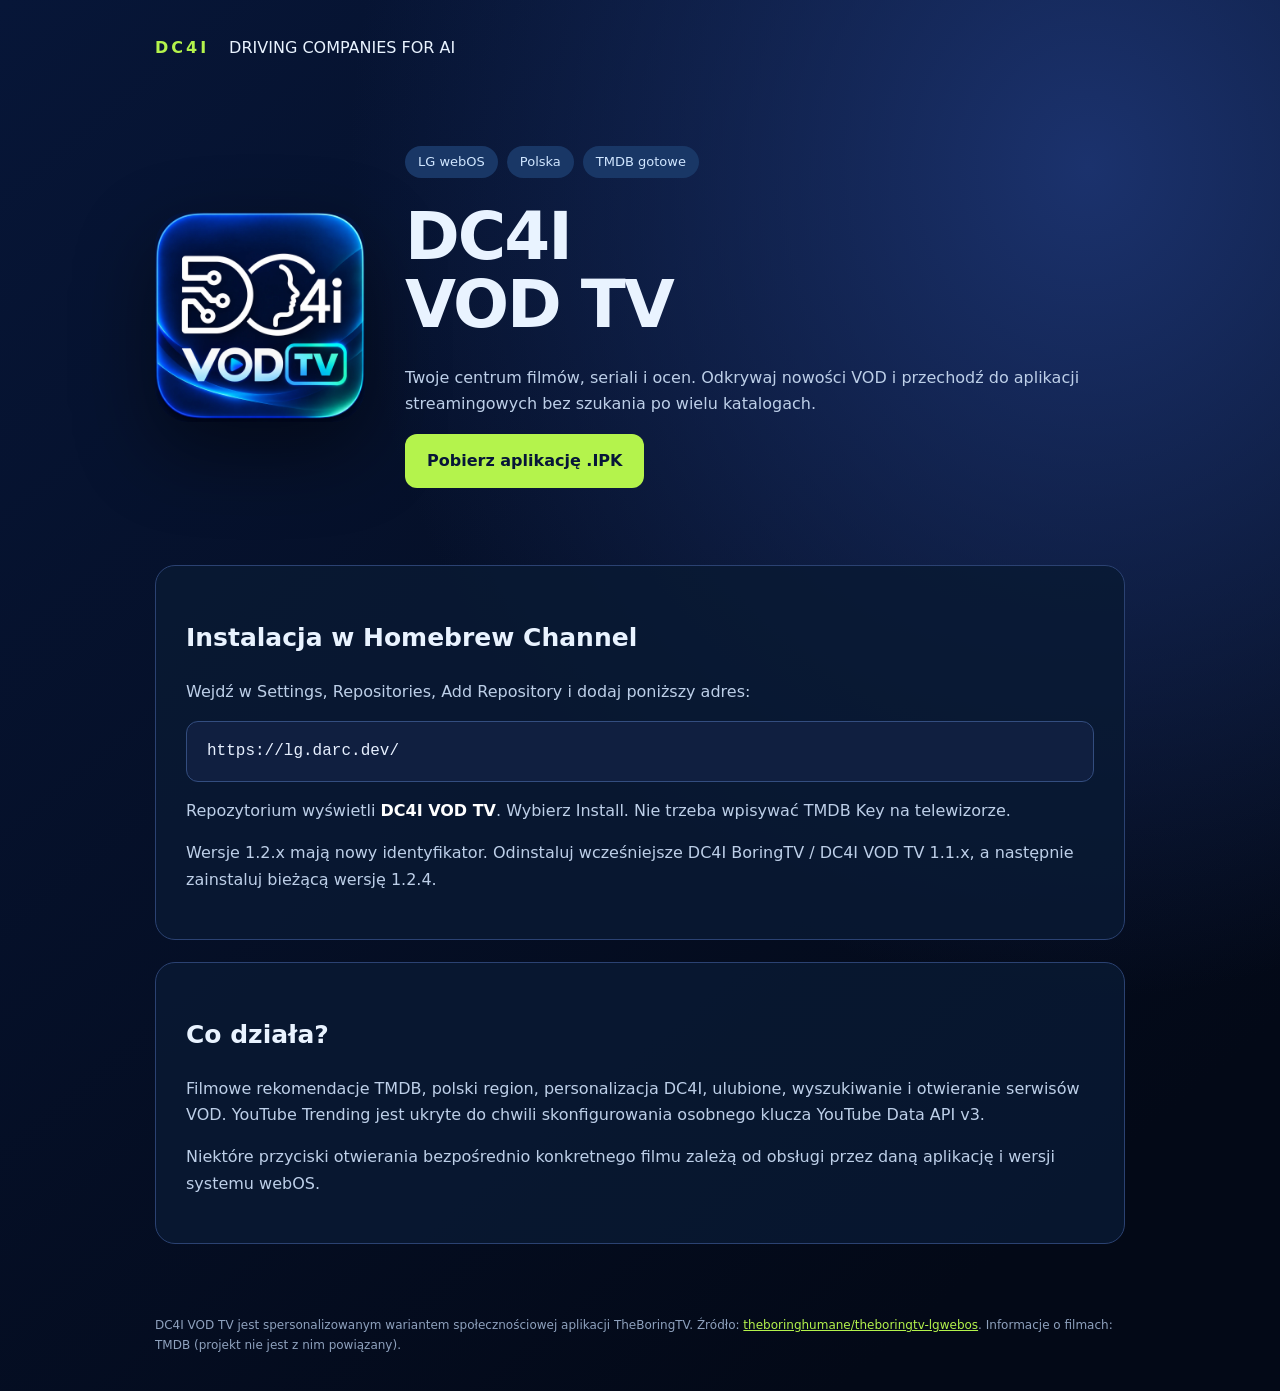
==== about.html @ 138fb7ba "release: DC4I VOD TV 1.2.4 verified LG IPTV Smarters ID" ====
<!DOCTYPE html>
<html lang="pl"><head><meta charset="utf-8"><meta name="viewport" content="width=device-width,initial-scale=1">
<title>DC4I VOD TV | LG webOS</title>
<style>
:root{color-scheme:dark}*{box-sizing:border-box}body{font:16px/1.65 system-ui,-apple-system,Arial;background:radial-gradient(ellipse at 85% 12%,#1b326d 0%,transparent 48%),linear-gradient(140deg,#071638,#030917 85%);color:#e9f3ff;margin:0;min-height:100vh}
header,main,footer{max-width:1020px;margin:auto;padding:25px}header{display:flex;align-items:center;gap:20px;padding-top:35px}
header strong{font-size:16px;letter-spacing:3px;color:#b4f34c}h1{font-size:clamp(32px,7vw,66px);line-height:1.04;letter-spacing:-2px;margin:25px 0}h2{font-size:25px}p{color:#bdcfe8}b{color:white}
.hero{padding:35px 0 55px;display:grid;grid-template-columns:210px 1fr;align-items:center;gap:40px}
.hero img{width:100%;border-radius:34px;box-shadow:0 30px 80px #0007}a{color:#b4f34c}
.btn{display:inline-block;background:#b4f34c;color:#071638;font-weight:750;border-radius:12px;padding:14px 22px;text-decoration:none}
code{display:block;padding:16px 20px;background:#101f40;border:1px solid #334d7f;border-radius:12px;overflow-wrap:anywhere;color:#e7f0ff}
.tags{display:flex;gap:9px;flex-wrap:wrap}.tags span{background:#193766;border-radius:999px;padding:5px 13px;font-size:13px;color:#d0e6ff}
.card{padding:30px;border:1px solid #2b4272;border-radius:20px;background:#091933d9;margin:22px 0}
footer{font-size:12px;color:#8ea1bd;padding-bottom:35px}
@media(max-width:650px){.hero{grid-template-columns:1fr;text-align:center}.hero img{max-width:210px;margin:auto}header{padding-top:18px}}
</style></head><body>
<header><strong>DC4I</strong><span>DRIVING COMPANIES FOR AI</span></header>
<main><section class="hero"><img src="/icons/dc4i-vod-tv-neon.png" alt="DC4I VOD TV Neon">
<div><div class="tags"><span>LG webOS</span><span>Polska</span><span>TMDB gotowe</span></div>
<h1>DC4I<br>VOD TV</h1>
<p>Twoje centrum filmów, seriali i ocen. Odkrywaj nowości VOD i przechodź do aplikacji streamingowych bez szukania po wielu katalogach.</p>
<a class="btn" href="/packages/com.dc4i.vodtv_1.2.4_all.ipk">Pobierz aplikację .IPK</a></div></section>
<div class="card"><h2>Instalacja w Homebrew Channel</h2>
<p>Wejdź w Settings, Repositories, Add Repository i dodaj poniższy adres:</p>
<code>https://lg.darc.dev/</code>
<p>Repozytorium wyświetli <b>DC4I VOD TV</b>. Wybierz Install. Nie trzeba wpisywać TMDB Key na telewizorze.</p>
<p>Wersje 1.2.x mają nowy identyfikator. Odinstaluj wcześniejsze DC4I BoringTV / DC4I VOD TV 1.1.x, a następnie zainstaluj bieżącą wersję 1.2.4.</p></div>
<div class="card"><h2>Co działa?</h2>
<p>Filmowe rekomendacje TMDB, polski region, personalizacja DC4I, ulubione, wyszukiwanie i otwieranie serwisów VOD. YouTube Trending jest ukryte do chwili skonfigurowania osobnego klucza YouTube Data API v3.</p>
<p>Niektóre przyciski otwierania bezpośrednio konkretnego filmu zależą od obsługi przez daną aplikację i wersji systemu webOS.</p>
</div></main><footer>DC4I VOD TV jest spersonalizowanym wariantem społecznościowej aplikacji TheBoringTV. Źródło: <a href="https://github.com/theboringhumane/theboringtv-lgwebos">theboringhumane/theboringtv-lgwebos</a>. Informacje o filmach: TMDB (projekt nie jest z nim powiązany).</footer></body></html>
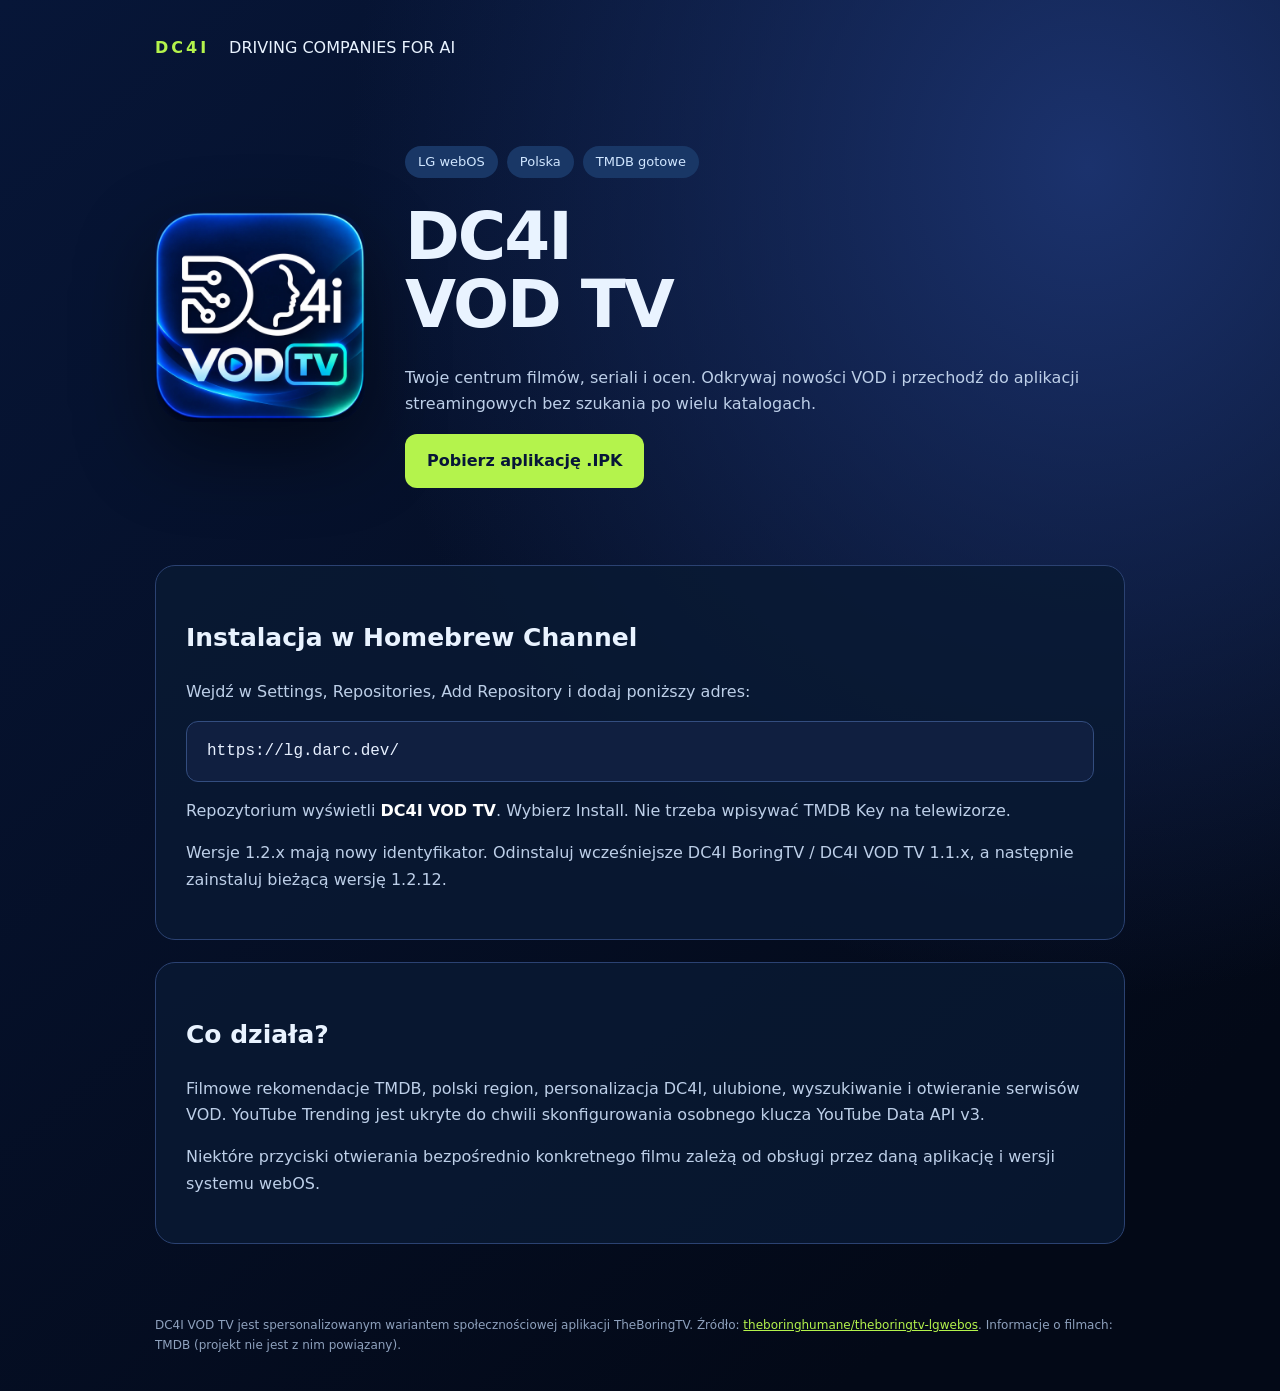
==== commit e5a18e73: "release: DC4I VOD TV 1.2.12 and online update checks" ====
--- a/about.html
+++ b/about.html
@@ -19,12 +19,12 @@
 <div><div class="tags"><span>LG webOS</span><span>Polska</span><span>TMDB gotowe</span></div>
 <h1>DC4I<br>VOD TV</h1>
 <p>Twoje centrum filmów, seriali i ocen. Odkrywaj nowości VOD i przechodź do aplikacji streamingowych bez szukania po wielu katalogach.</p>
-<a class="btn" href="/packages/com.dc4i.vodtv_1.2.4_all.ipk">Pobierz aplikację .IPK</a></div></section>
+<a class="btn" href="/packages/com.dc4i.vodtv_1.2.12_all.ipk">Pobierz aplikację .IPK</a></div></section>
 <div class="card"><h2>Instalacja w Homebrew Channel</h2>
 <p>Wejdź w Settings, Repositories, Add Repository i dodaj poniższy adres:</p>
 <code>https://lg.darc.dev/</code>
 <p>Repozytorium wyświetli <b>DC4I VOD TV</b>. Wybierz Install. Nie trzeba wpisywać TMDB Key na telewizorze.</p>
-<p>Wersje 1.2.x mają nowy identyfikator. Odinstaluj wcześniejsze DC4I BoringTV / DC4I VOD TV 1.1.x, a następnie zainstaluj bieżącą wersję 1.2.4.</p></div>
+<p>Wersje 1.2.x mają nowy identyfikator. Odinstaluj wcześniejsze DC4I BoringTV / DC4I VOD TV 1.1.x, a następnie zainstaluj bieżącą wersję 1.2.12.</p></div>
 <div class="card"><h2>Co działa?</h2>
 <p>Filmowe rekomendacje TMDB, polski region, personalizacja DC4I, ulubione, wyszukiwanie i otwieranie serwisów VOD. YouTube Trending jest ukryte do chwili skonfigurowania osobnego klucza YouTube Data API v3.</p>
 <p>Niektóre przyciski otwierania bezpośrednio konkretnego filmu zależą od obsługi przez daną aplikację i wersji systemu webOS.</p>
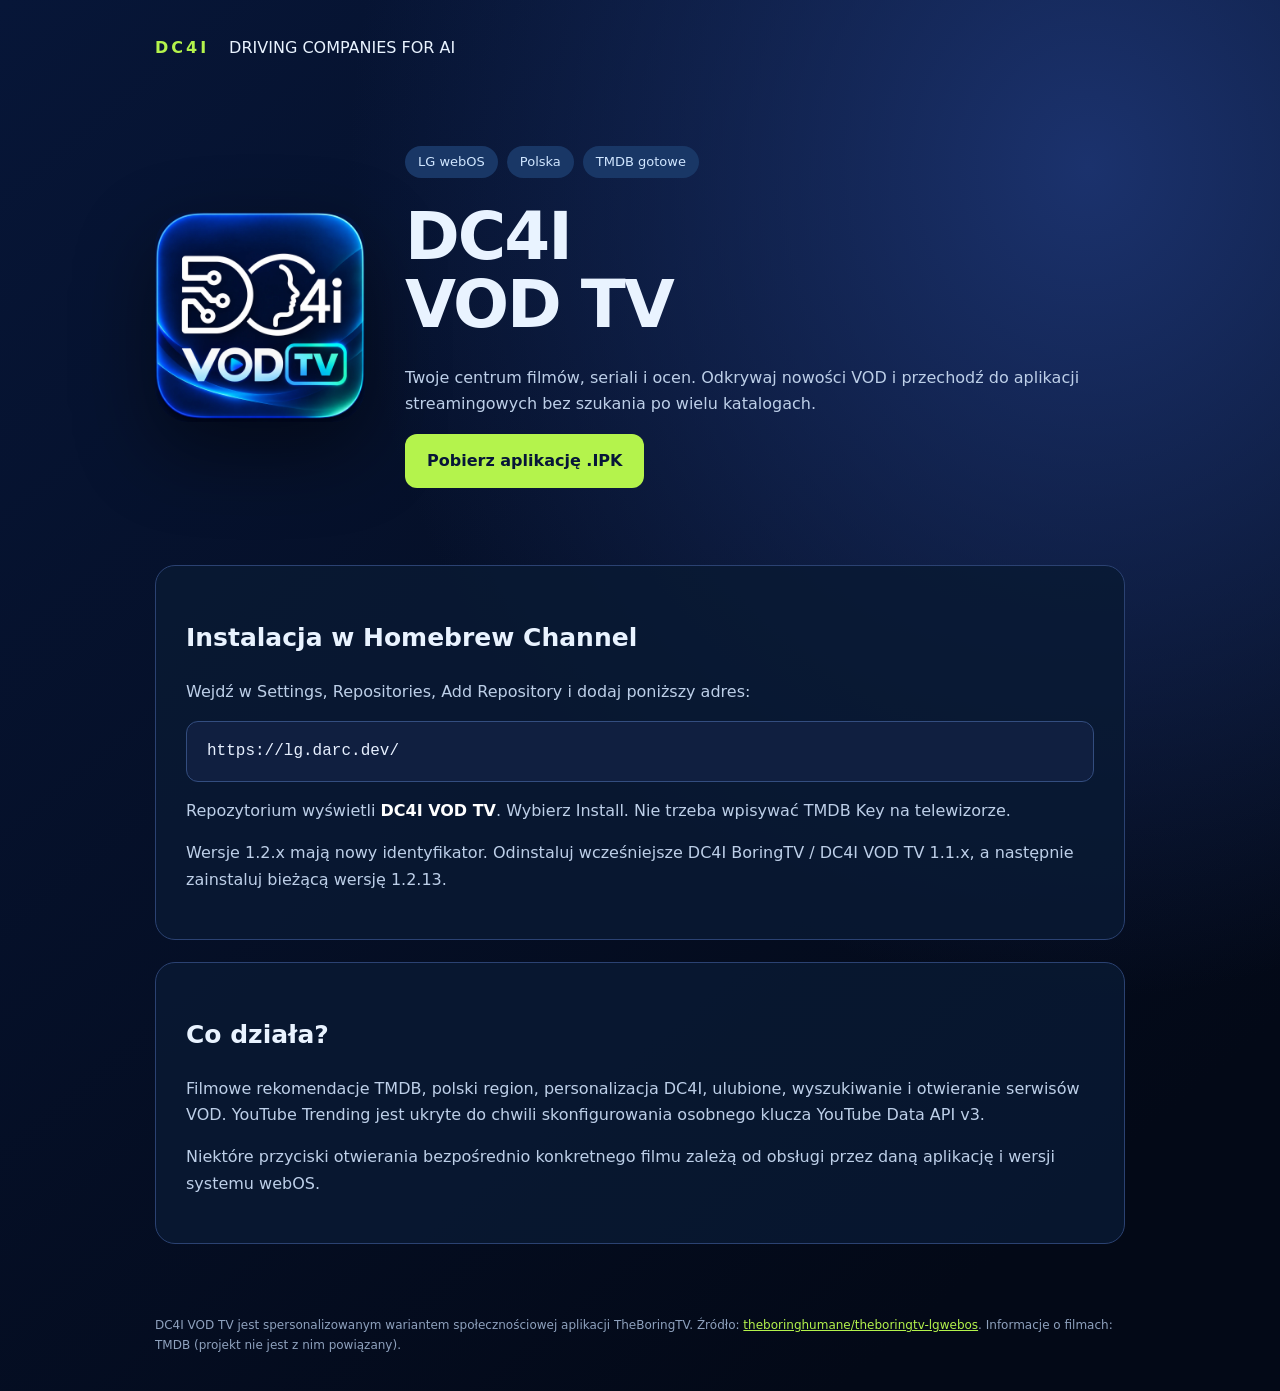
==== commit 0cc63cdf: "release: DC4I VOD TV 1.2.13 unified provider search" ====
--- a/about.html
+++ b/about.html
@@ -19,12 +19,12 @@
 <div><div class="tags"><span>LG webOS</span><span>Polska</span><span>TMDB gotowe</span></div>
 <h1>DC4I<br>VOD TV</h1>
 <p>Twoje centrum filmów, seriali i ocen. Odkrywaj nowości VOD i przechodź do aplikacji streamingowych bez szukania po wielu katalogach.</p>
-<a class="btn" href="/packages/com.dc4i.vodtv_1.2.12_all.ipk">Pobierz aplikację .IPK</a></div></section>
+<a class="btn" href="/packages/com.dc4i.vodtv_1.2.13_all.ipk">Pobierz aplikację .IPK</a></div></section>
 <div class="card"><h2>Instalacja w Homebrew Channel</h2>
 <p>Wejdź w Settings, Repositories, Add Repository i dodaj poniższy adres:</p>
 <code>https://lg.darc.dev/</code>
 <p>Repozytorium wyświetli <b>DC4I VOD TV</b>. Wybierz Install. Nie trzeba wpisywać TMDB Key na telewizorze.</p>
-<p>Wersje 1.2.x mają nowy identyfikator. Odinstaluj wcześniejsze DC4I BoringTV / DC4I VOD TV 1.1.x, a następnie zainstaluj bieżącą wersję 1.2.12.</p></div>
+<p>Wersje 1.2.x mają nowy identyfikator. Odinstaluj wcześniejsze DC4I BoringTV / DC4I VOD TV 1.1.x, a następnie zainstaluj bieżącą wersję 1.2.13.</p></div>
 <div class="card"><h2>Co działa?</h2>
 <p>Filmowe rekomendacje TMDB, polski region, personalizacja DC4I, ulubione, wyszukiwanie i otwieranie serwisów VOD. YouTube Trending jest ukryte do chwili skonfigurowania osobnego klucza YouTube Data API v3.</p>
 <p>Niektóre przyciski otwierania bezpośrednio konkretnego filmu zależą od obsługi przez daną aplikację i wersji systemu webOS.</p>
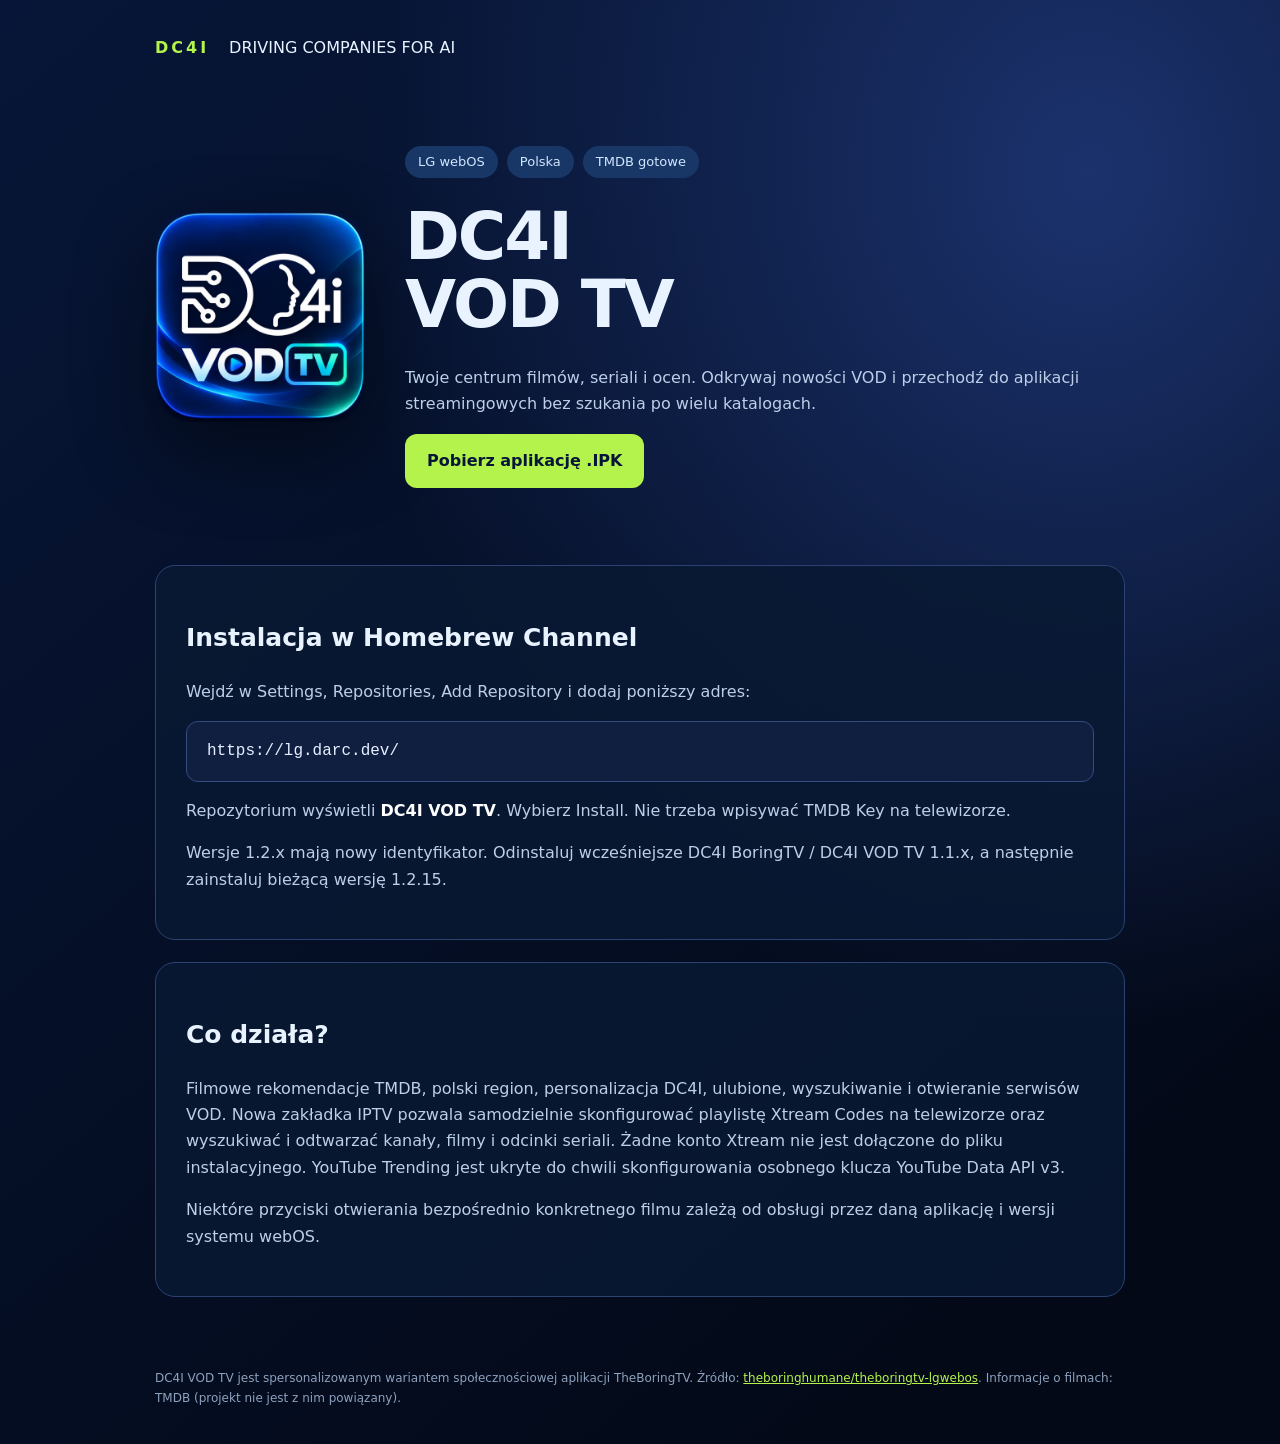
==== commit 69983529: "feat: add on-device Xtream playlists and native IPTV playback (1.2.15)" ====
--- a/about.html
+++ b/about.html
@@ -19,13 +19,13 @@
 <div><div class="tags"><span>LG webOS</span><span>Polska</span><span>TMDB gotowe</span></div>
 <h1>DC4I<br>VOD TV</h1>
 <p>Twoje centrum filmów, seriali i ocen. Odkrywaj nowości VOD i przechodź do aplikacji streamingowych bez szukania po wielu katalogach.</p>
-<a class="btn" href="/packages/com.dc4i.vodtv_1.2.13_all.ipk">Pobierz aplikację .IPK</a></div></section>
+<a class="btn" href="/packages/com.dc4i.vodtv_1.2.15_all.ipk">Pobierz aplikację .IPK</a></div></section>
 <div class="card"><h2>Instalacja w Homebrew Channel</h2>
 <p>Wejdź w Settings, Repositories, Add Repository i dodaj poniższy adres:</p>
 <code>https://lg.darc.dev/</code>
 <p>Repozytorium wyświetli <b>DC4I VOD TV</b>. Wybierz Install. Nie trzeba wpisywać TMDB Key na telewizorze.</p>
-<p>Wersje 1.2.x mają nowy identyfikator. Odinstaluj wcześniejsze DC4I BoringTV / DC4I VOD TV 1.1.x, a następnie zainstaluj bieżącą wersję 1.2.13.</p></div>
+<p>Wersje 1.2.x mają nowy identyfikator. Odinstaluj wcześniejsze DC4I BoringTV / DC4I VOD TV 1.1.x, a następnie zainstaluj bieżącą wersję 1.2.15.</p></div>
 <div class="card"><h2>Co działa?</h2>
-<p>Filmowe rekomendacje TMDB, polski region, personalizacja DC4I, ulubione, wyszukiwanie i otwieranie serwisów VOD. YouTube Trending jest ukryte do chwili skonfigurowania osobnego klucza YouTube Data API v3.</p>
+<p>Filmowe rekomendacje TMDB, polski region, personalizacja DC4I, ulubione, wyszukiwanie i otwieranie serwisów VOD. Nowa zakładka IPTV pozwala samodzielnie skonfigurować playlistę Xtream Codes na telewizorze oraz wyszukiwać i odtwarzać kanały, filmy i odcinki seriali. Żadne konto Xtream nie jest dołączone do pliku instalacyjnego. YouTube Trending jest ukryte do chwili skonfigurowania osobnego klucza YouTube Data API v3.</p>
 <p>Niektóre przyciski otwierania bezpośrednio konkretnego filmu zależą od obsługi przez daną aplikację i wersji systemu webOS.</p>
 </div></main><footer>DC4I VOD TV jest spersonalizowanym wariantem społecznościowej aplikacji TheBoringTV. Źródło: <a href="https://github.com/theboringhumane/theboringtv-lgwebos">theboringhumane/theboringtv-lgwebos</a>. Informacje o filmach: TMDB (projekt nie jest z nim powiązany).</footer></body></html>
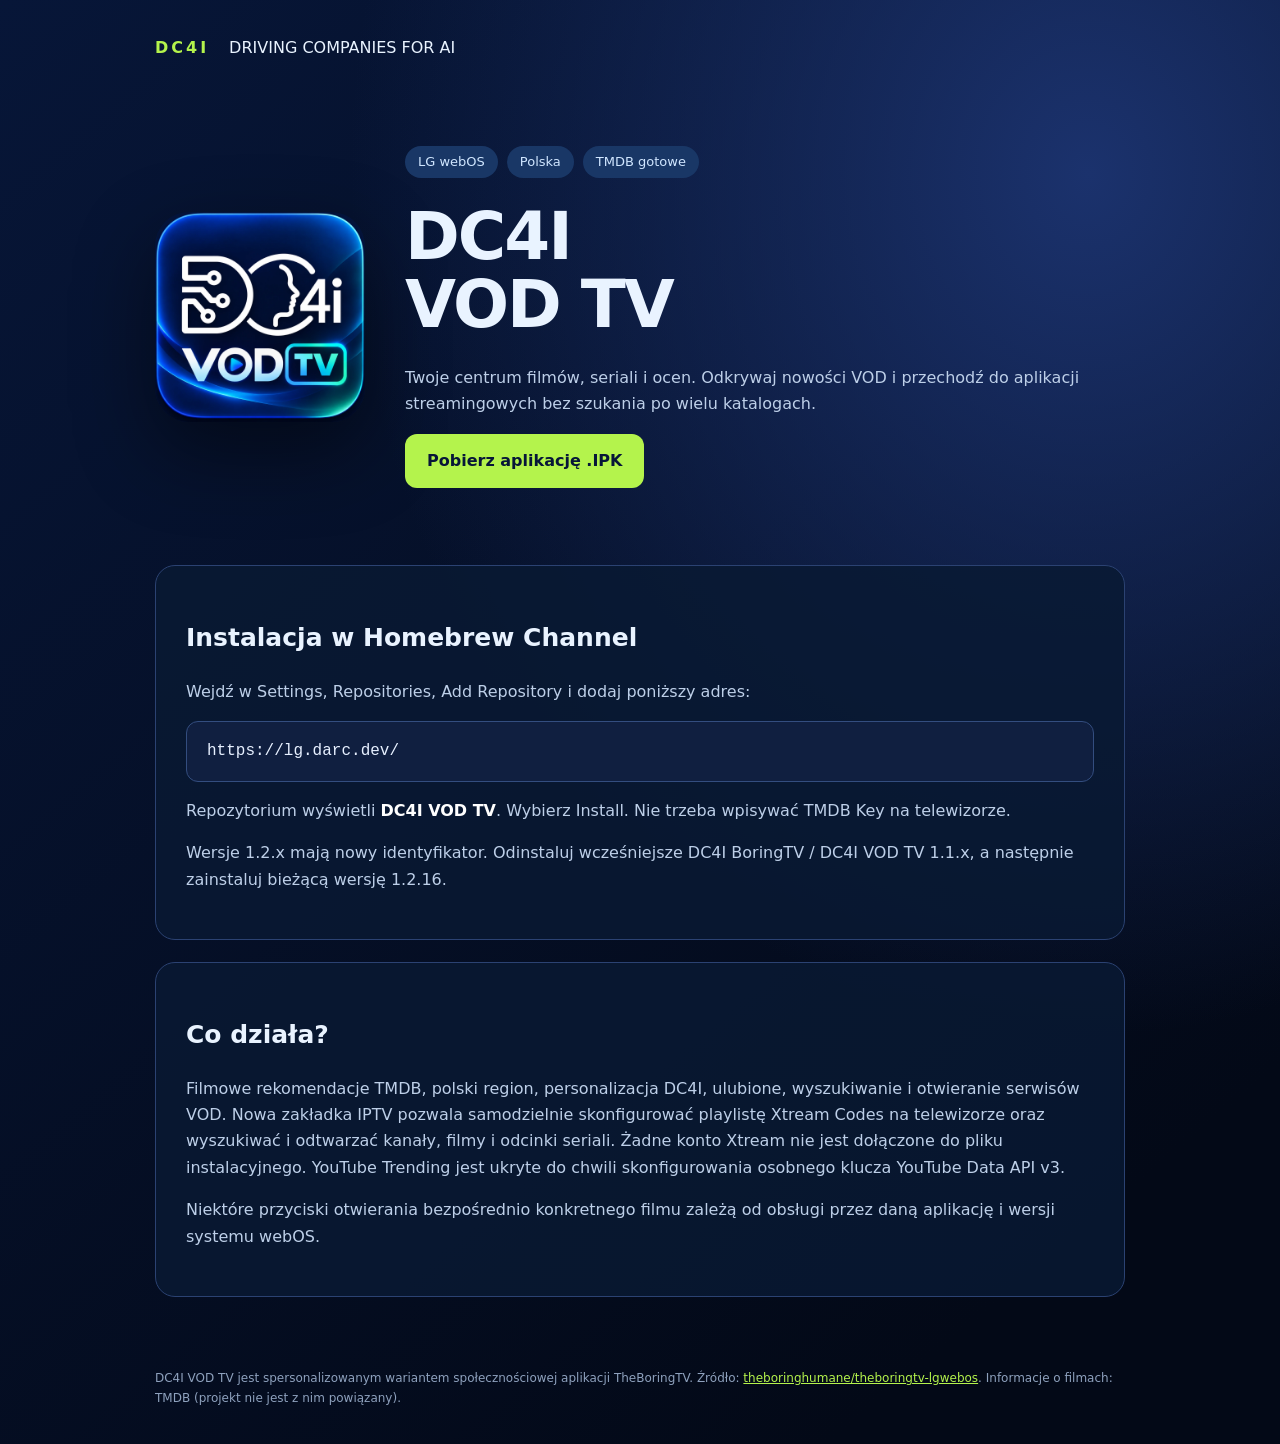
==== commit 776a16a8: "release: VODTV 1.2.16 Polish tabs and persistent Xtream search" ====
--- a/about.html
+++ b/about.html
@@ -19,12 +19,12 @@
 <div><div class="tags"><span>LG webOS</span><span>Polska</span><span>TMDB gotowe</span></div>
 <h1>DC4I<br>VOD TV</h1>
 <p>Twoje centrum filmów, seriali i ocen. Odkrywaj nowości VOD i przechodź do aplikacji streamingowych bez szukania po wielu katalogach.</p>
-<a class="btn" href="/packages/com.dc4i.vodtv_1.2.15_all.ipk">Pobierz aplikację .IPK</a></div></section>
+<a class="btn" href="/packages/com.dc4i.vodtv_1.2.16_all.ipk">Pobierz aplikację .IPK</a></div></section>
 <div class="card"><h2>Instalacja w Homebrew Channel</h2>
 <p>Wejdź w Settings, Repositories, Add Repository i dodaj poniższy adres:</p>
 <code>https://lg.darc.dev/</code>
 <p>Repozytorium wyświetli <b>DC4I VOD TV</b>. Wybierz Install. Nie trzeba wpisywać TMDB Key na telewizorze.</p>
-<p>Wersje 1.2.x mają nowy identyfikator. Odinstaluj wcześniejsze DC4I BoringTV / DC4I VOD TV 1.1.x, a następnie zainstaluj bieżącą wersję 1.2.15.</p></div>
+<p>Wersje 1.2.x mają nowy identyfikator. Odinstaluj wcześniejsze DC4I BoringTV / DC4I VOD TV 1.1.x, a następnie zainstaluj bieżącą wersję 1.2.16.</p></div>
 <div class="card"><h2>Co działa?</h2>
 <p>Filmowe rekomendacje TMDB, polski region, personalizacja DC4I, ulubione, wyszukiwanie i otwieranie serwisów VOD. Nowa zakładka IPTV pozwala samodzielnie skonfigurować playlistę Xtream Codes na telewizorze oraz wyszukiwać i odtwarzać kanały, filmy i odcinki seriali. Żadne konto Xtream nie jest dołączone do pliku instalacyjnego. YouTube Trending jest ukryte do chwili skonfigurowania osobnego klucza YouTube Data API v3.</p>
 <p>Niektóre przyciski otwierania bezpośrednio konkretnego filmu zależą od obsługi przez daną aplikację i wersji systemu webOS.</p>
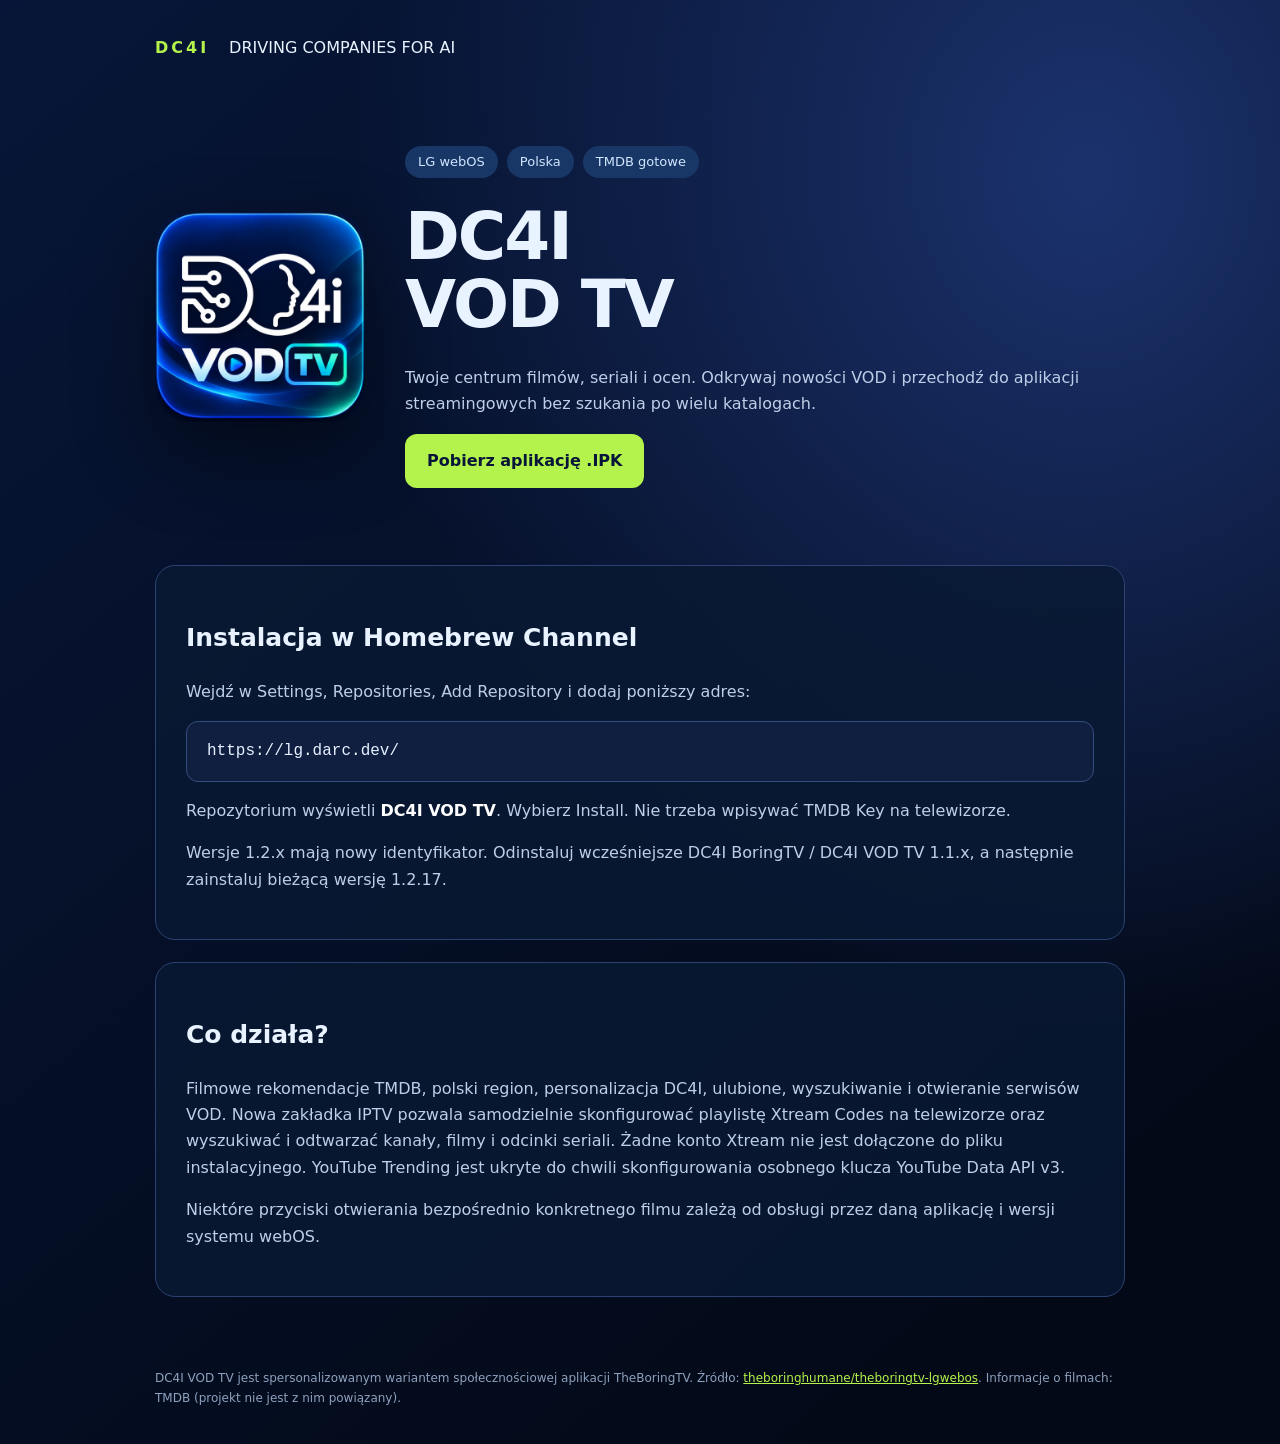
==== commit e7a22cae: "release: VODTV 1.2.17 canonical Xtream metadata and EPG" ====
--- a/about.html
+++ b/about.html
@@ -19,12 +19,12 @@
 <div><div class="tags"><span>LG webOS</span><span>Polska</span><span>TMDB gotowe</span></div>
 <h1>DC4I<br>VOD TV</h1>
 <p>Twoje centrum filmów, seriali i ocen. Odkrywaj nowości VOD i przechodź do aplikacji streamingowych bez szukania po wielu katalogach.</p>
-<a class="btn" href="/packages/com.dc4i.vodtv_1.2.16_all.ipk">Pobierz aplikację .IPK</a></div></section>
+<a class="btn" href="/packages/com.dc4i.vodtv_1.2.17_all.ipk">Pobierz aplikację .IPK</a></div></section>
 <div class="card"><h2>Instalacja w Homebrew Channel</h2>
 <p>Wejdź w Settings, Repositories, Add Repository i dodaj poniższy adres:</p>
 <code>https://lg.darc.dev/</code>
 <p>Repozytorium wyświetli <b>DC4I VOD TV</b>. Wybierz Install. Nie trzeba wpisywać TMDB Key na telewizorze.</p>
-<p>Wersje 1.2.x mają nowy identyfikator. Odinstaluj wcześniejsze DC4I BoringTV / DC4I VOD TV 1.1.x, a następnie zainstaluj bieżącą wersję 1.2.16.</p></div>
+<p>Wersje 1.2.x mają nowy identyfikator. Odinstaluj wcześniejsze DC4I BoringTV / DC4I VOD TV 1.1.x, a następnie zainstaluj bieżącą wersję 1.2.17.</p></div>
 <div class="card"><h2>Co działa?</h2>
 <p>Filmowe rekomendacje TMDB, polski region, personalizacja DC4I, ulubione, wyszukiwanie i otwieranie serwisów VOD. Nowa zakładka IPTV pozwala samodzielnie skonfigurować playlistę Xtream Codes na telewizorze oraz wyszukiwać i odtwarzać kanały, filmy i odcinki seriali. Żadne konto Xtream nie jest dołączone do pliku instalacyjnego. YouTube Trending jest ukryte do chwili skonfigurowania osobnego klucza YouTube Data API v3.</p>
 <p>Niektóre przyciski otwierania bezpośrednio konkretnego filmu zależą od obsługi przez daną aplikację i wersji systemu webOS.</p>
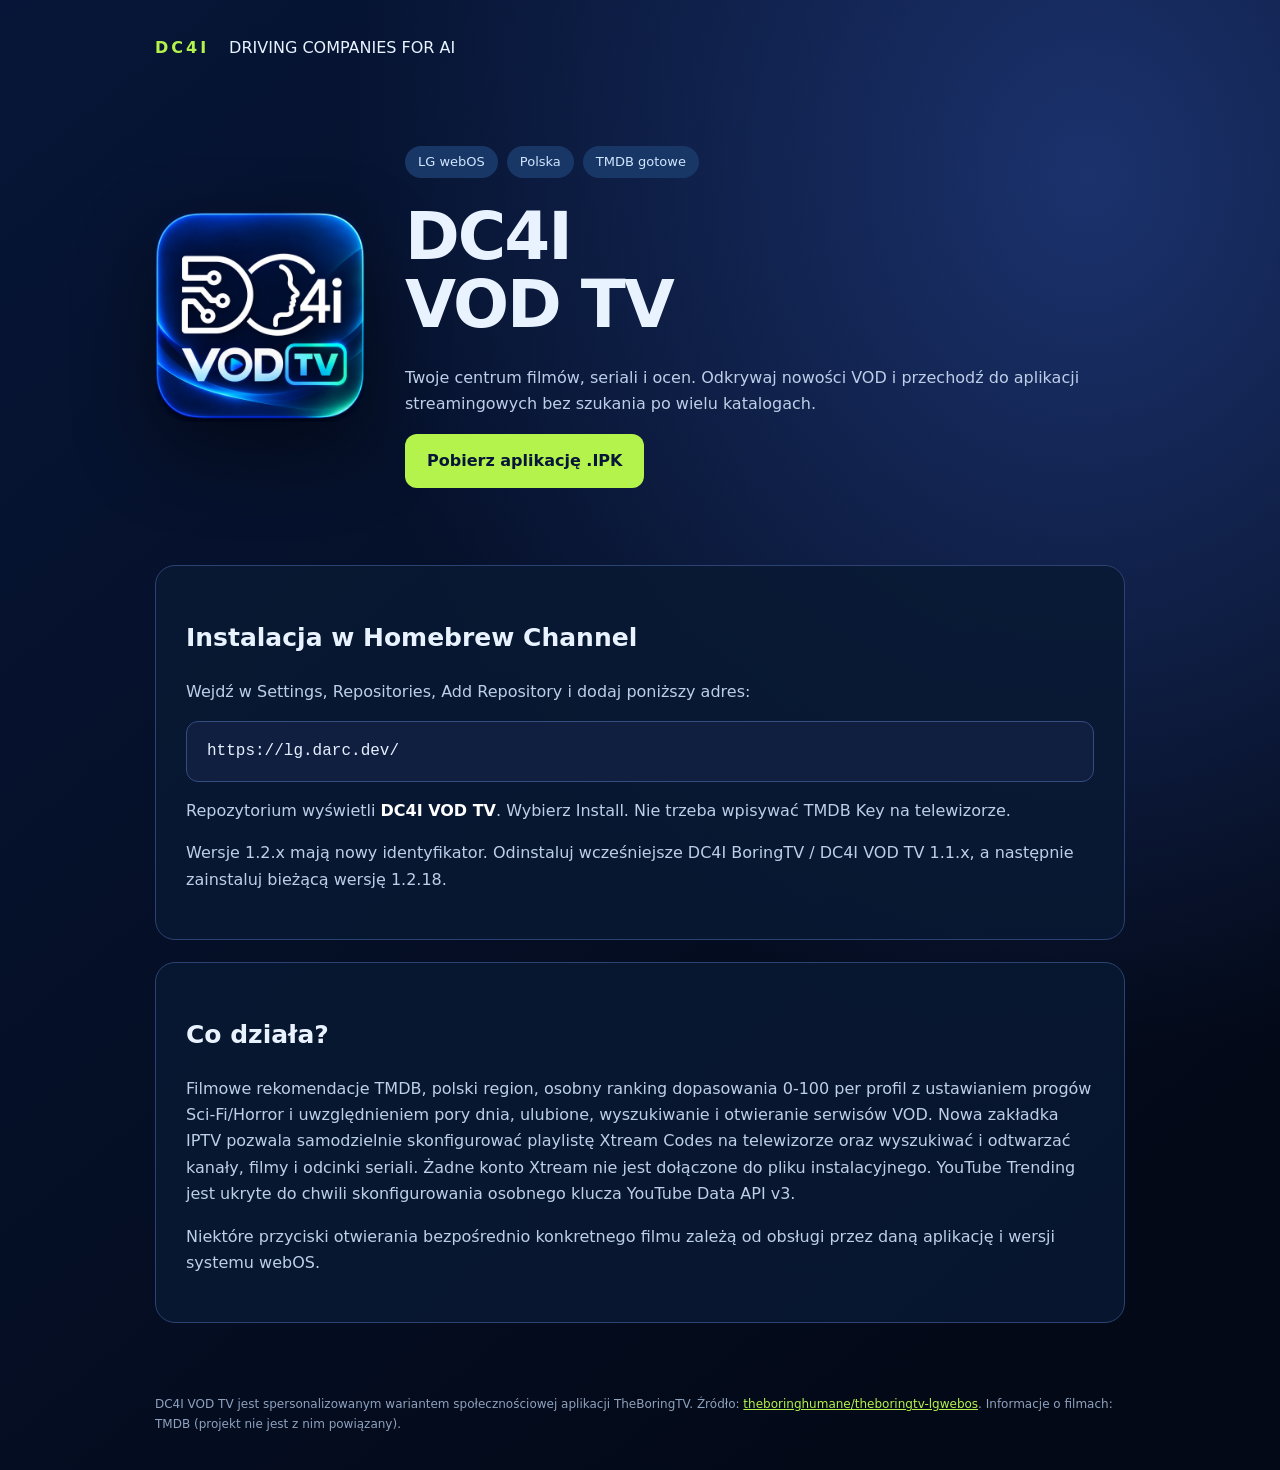
==== commit 5b5283a6: "release: VODTV 1.2.18 per-profile recommendations and notes" ====
--- a/about.html
+++ b/about.html
@@ -19,13 +19,13 @@
 <div><div class="tags"><span>LG webOS</span><span>Polska</span><span>TMDB gotowe</span></div>
 <h1>DC4I<br>VOD TV</h1>
 <p>Twoje centrum filmów, seriali i ocen. Odkrywaj nowości VOD i przechodź do aplikacji streamingowych bez szukania po wielu katalogach.</p>
-<a class="btn" href="/packages/com.dc4i.vodtv_1.2.17_all.ipk">Pobierz aplikację .IPK</a></div></section>
+<a class="btn" href="/packages/com.dc4i.vodtv_1.2.18_all.ipk">Pobierz aplikację .IPK</a></div></section>
 <div class="card"><h2>Instalacja w Homebrew Channel</h2>
 <p>Wejdź w Settings, Repositories, Add Repository i dodaj poniższy adres:</p>
 <code>https://lg.darc.dev/</code>
 <p>Repozytorium wyświetli <b>DC4I VOD TV</b>. Wybierz Install. Nie trzeba wpisywać TMDB Key na telewizorze.</p>
-<p>Wersje 1.2.x mają nowy identyfikator. Odinstaluj wcześniejsze DC4I BoringTV / DC4I VOD TV 1.1.x, a następnie zainstaluj bieżącą wersję 1.2.17.</p></div>
+<p>Wersje 1.2.x mają nowy identyfikator. Odinstaluj wcześniejsze DC4I BoringTV / DC4I VOD TV 1.1.x, a następnie zainstaluj bieżącą wersję 1.2.18.</p></div>
 <div class="card"><h2>Co działa?</h2>
-<p>Filmowe rekomendacje TMDB, polski region, personalizacja DC4I, ulubione, wyszukiwanie i otwieranie serwisów VOD. Nowa zakładka IPTV pozwala samodzielnie skonfigurować playlistę Xtream Codes na telewizorze oraz wyszukiwać i odtwarzać kanały, filmy i odcinki seriali. Żadne konto Xtream nie jest dołączone do pliku instalacyjnego. YouTube Trending jest ukryte do chwili skonfigurowania osobnego klucza YouTube Data API v3.</p>
+<p>Filmowe rekomendacje TMDB, polski region, osobny ranking dopasowania 0-100 per profil z ustawianiem progów Sci-Fi/Horror i uwzględnieniem pory dnia, ulubione, wyszukiwanie i otwieranie serwisów VOD. Nowa zakładka IPTV pozwala samodzielnie skonfigurować playlistę Xtream Codes na telewizorze oraz wyszukiwać i odtwarzać kanały, filmy i odcinki seriali. Żadne konto Xtream nie jest dołączone do pliku instalacyjnego. YouTube Trending jest ukryte do chwili skonfigurowania osobnego klucza YouTube Data API v3.</p>
 <p>Niektóre przyciski otwierania bezpośrednio konkretnego filmu zależą od obsługi przez daną aplikację i wersji systemu webOS.</p>
 </div></main><footer>DC4I VOD TV jest spersonalizowanym wariantem społecznościowej aplikacji TheBoringTV. Źródło: <a href="https://github.com/theboringhumane/theboringtv-lgwebos">theboringhumane/theboringtv-lgwebos</a>. Informacje o filmach: TMDB (projekt nie jest z nim powiązany).</footer></body></html>
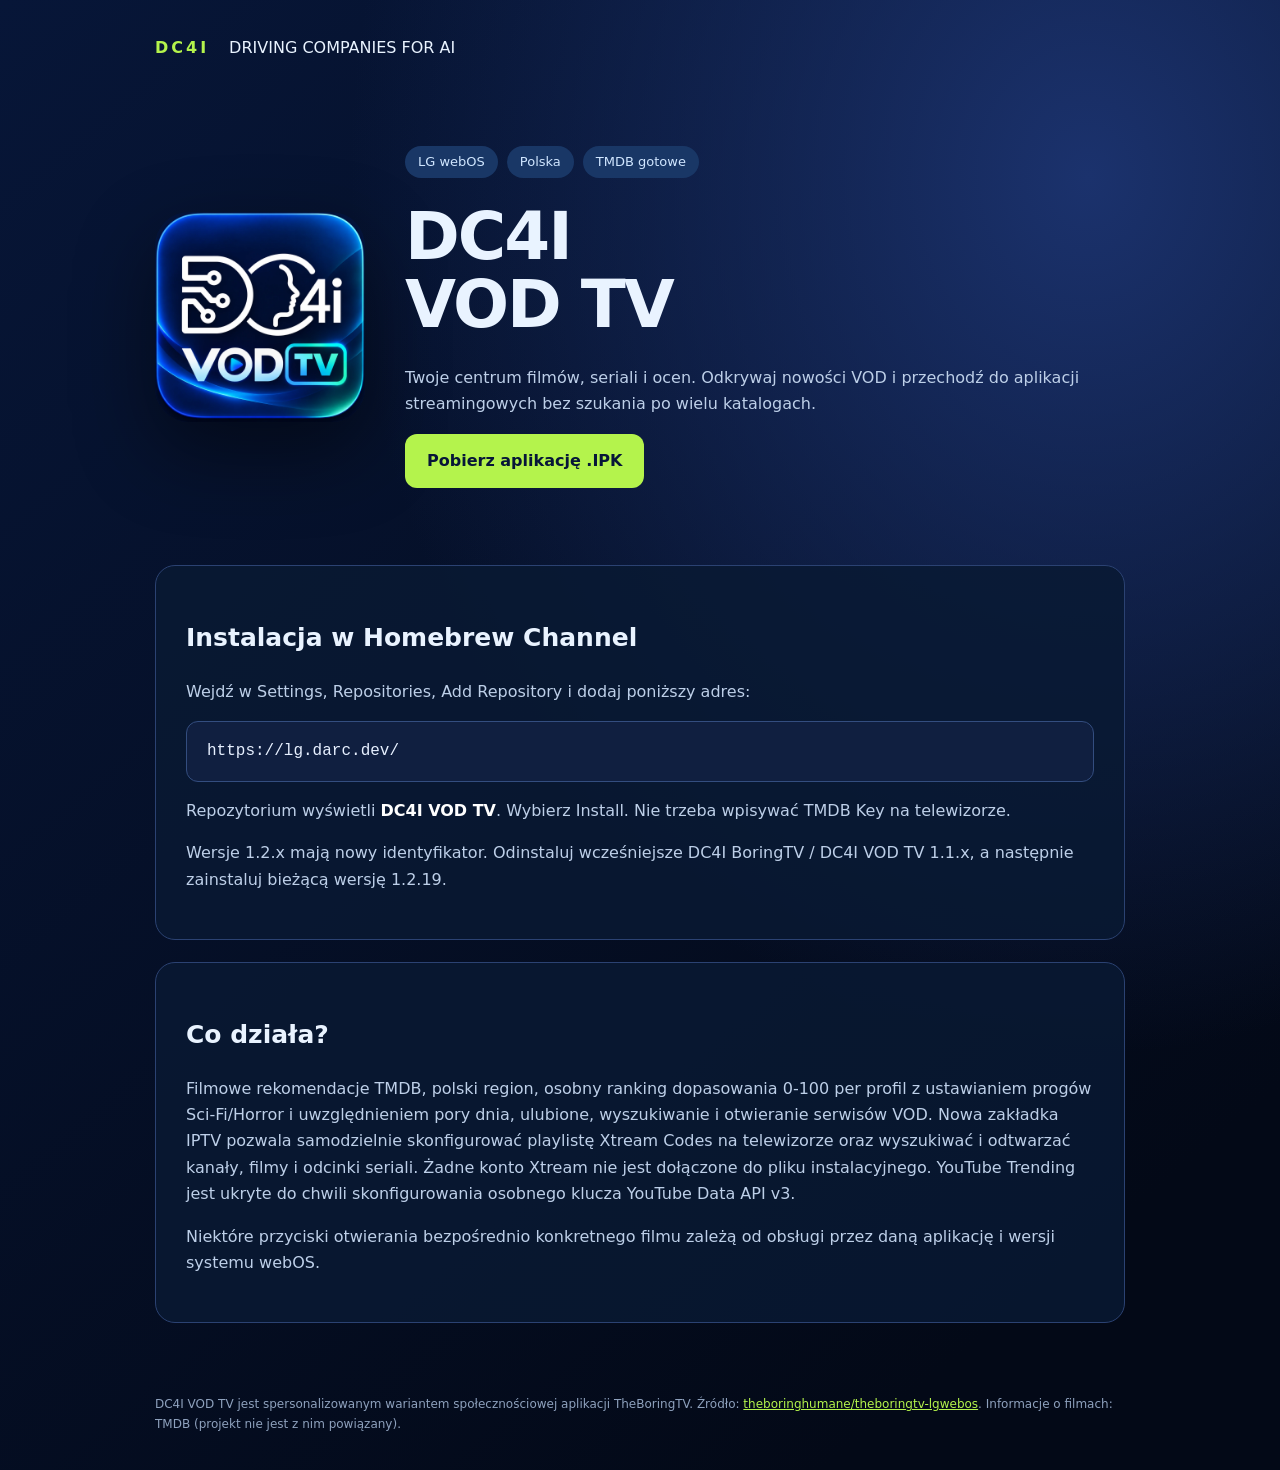
==== commit 69906b96: "release: VODTV 1.2.19 guide, notes and package manifest" ====
--- a/about.html
+++ b/about.html
@@ -19,12 +19,12 @@
 <div><div class="tags"><span>LG webOS</span><span>Polska</span><span>TMDB gotowe</span></div>
 <h1>DC4I<br>VOD TV</h1>
 <p>Twoje centrum filmów, seriali i ocen. Odkrywaj nowości VOD i przechodź do aplikacji streamingowych bez szukania po wielu katalogach.</p>
-<a class="btn" href="/packages/com.dc4i.vodtv_1.2.18_all.ipk">Pobierz aplikację .IPK</a></div></section>
+<a class="btn" href="/packages/com.dc4i.vodtv_1.2.19_all.ipk">Pobierz aplikację .IPK</a></div></section>
 <div class="card"><h2>Instalacja w Homebrew Channel</h2>
 <p>Wejdź w Settings, Repositories, Add Repository i dodaj poniższy adres:</p>
 <code>https://lg.darc.dev/</code>
 <p>Repozytorium wyświetli <b>DC4I VOD TV</b>. Wybierz Install. Nie trzeba wpisywać TMDB Key na telewizorze.</p>
-<p>Wersje 1.2.x mają nowy identyfikator. Odinstaluj wcześniejsze DC4I BoringTV / DC4I VOD TV 1.1.x, a następnie zainstaluj bieżącą wersję 1.2.18.</p></div>
+<p>Wersje 1.2.x mają nowy identyfikator. Odinstaluj wcześniejsze DC4I BoringTV / DC4I VOD TV 1.1.x, a następnie zainstaluj bieżącą wersję 1.2.19.</p></div>
 <div class="card"><h2>Co działa?</h2>
 <p>Filmowe rekomendacje TMDB, polski region, osobny ranking dopasowania 0-100 per profil z ustawianiem progów Sci-Fi/Horror i uwzględnieniem pory dnia, ulubione, wyszukiwanie i otwieranie serwisów VOD. Nowa zakładka IPTV pozwala samodzielnie skonfigurować playlistę Xtream Codes na telewizorze oraz wyszukiwać i odtwarzać kanały, filmy i odcinki seriali. Żadne konto Xtream nie jest dołączone do pliku instalacyjnego. YouTube Trending jest ukryte do chwili skonfigurowania osobnego klucza YouTube Data API v3.</p>
 <p>Niektóre przyciski otwierania bezpośrednio konkretnego filmu zależą od obsługi przez daną aplikację i wersji systemu webOS.</p>
